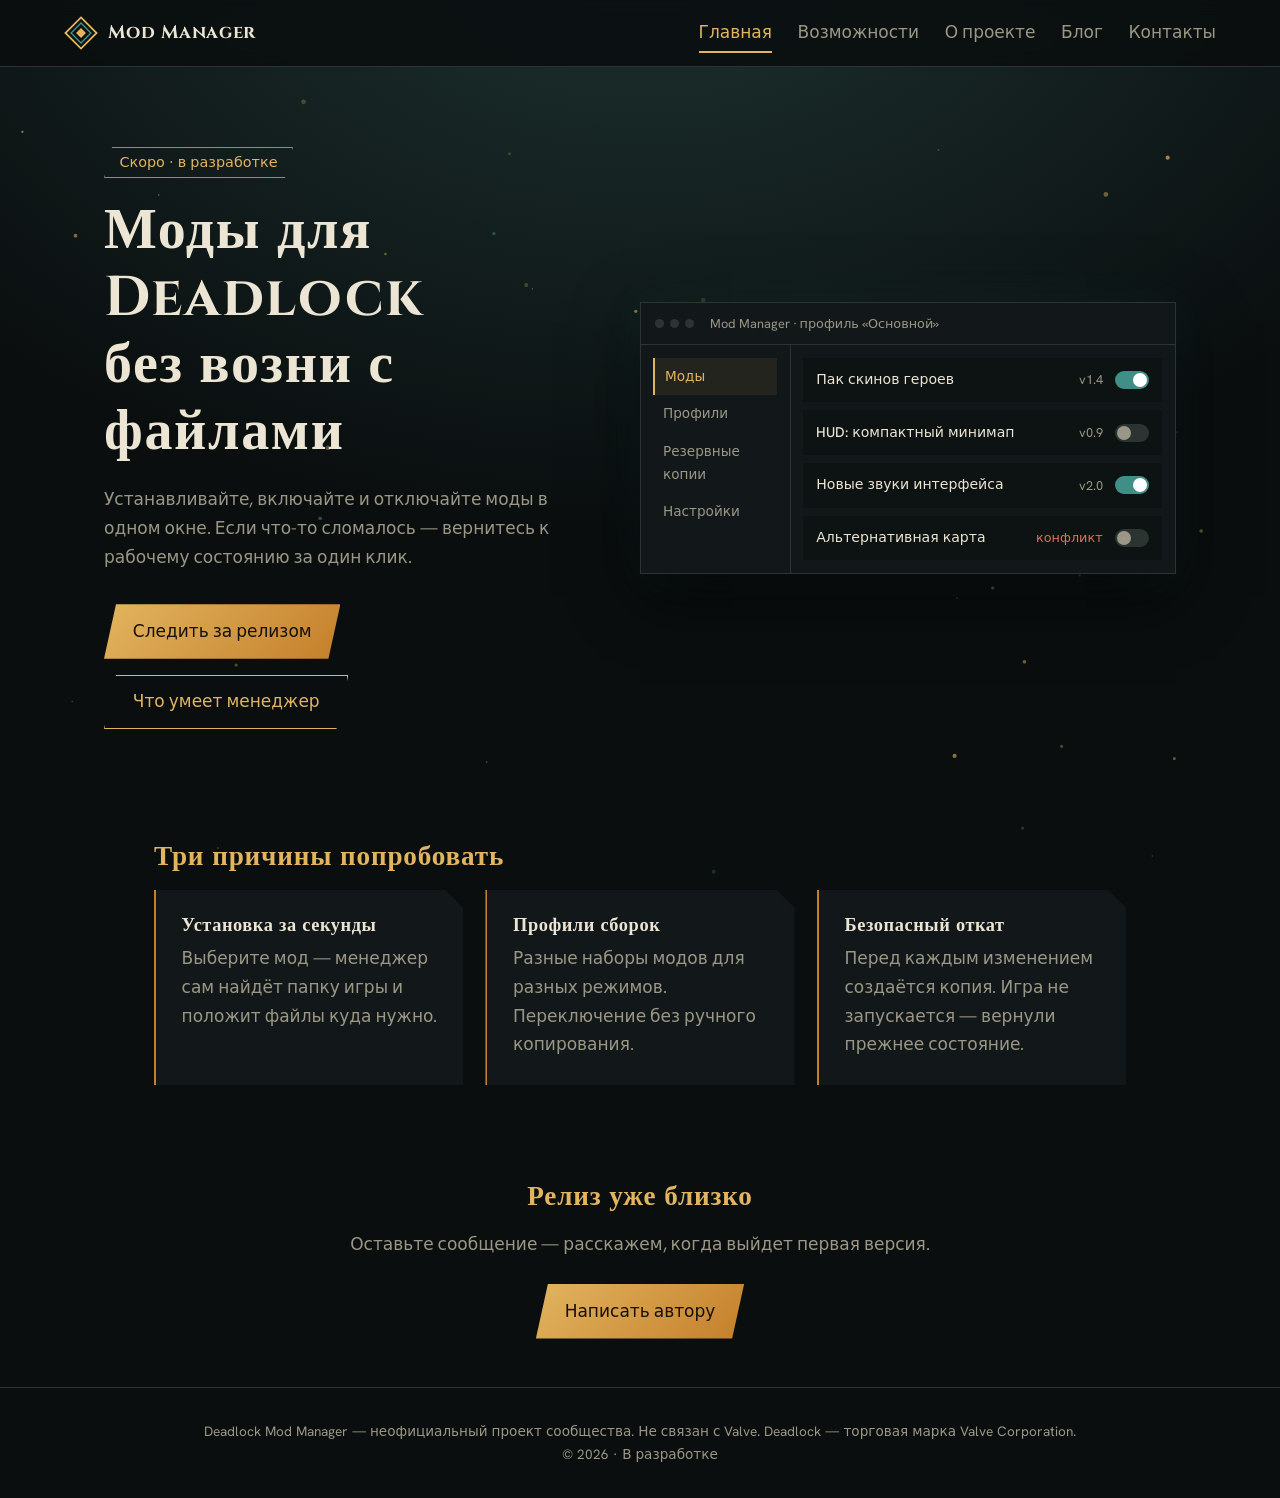
==== index.html @ c064d107 "DeadLock Mod Manager" ====
<!DOCTYPE html>
<html lang="ru"><head><meta charset="utf-8"><meta name="viewport" content="width=device-width,initial-scale=1">
<title>Главная — Deadlock Mod Manager</title><meta name="description" content="Менеджер модов для Deadlock: установка, профили и откат в один клик. Скоро.">
<link rel="icon" href="img/favicon.svg" type="image/svg+xml">
<link rel="preconnect" href="https://fonts.googleapis.com"><link rel="preconnect" href="https://fonts.gstatic.com" crossorigin>
<link href="https://fonts.googleapis.com/css2?family=Cinzel:wght@500;700&family=Hanken+Grotesk:wght@400;500;600&display=swap" rel="stylesheet">
<link rel="stylesheet" href="css/style.css"></head>
<body><canvas id="fx" aria-hidden="true"></canvas>
<header class="top"><a class="brand" href="index.html"><img src="img/logo.svg" alt="" width="34" height="34"><span>Mod Manager</span></a>
<button class="burger" aria-label="Меню" aria-expanded="false"><i></i><i></i></button><nav id="nav"><a href="index.html" aria-current=page>Главная</a><a href="features.html">Возможности</a><a href="about.html">О проекте</a><a href="blog.html">Блог</a><a href="contact.html">Контакты</a></nav></header>
<main>
<section class="hero"><div class="hero-t"><p class="badge">Скоро · в разработке</p>
<h1>Моды для Deadlock<br>без возни с файлами</h1>
<p class="lead">Устанавливайте, включайте и отключайте моды в одном окне. Если что-то сломалось — вернитесь к рабочему состоянию за один клик.</p>
<div class="btns"><a class="btn" href="contact.html">Следить за релизом</a><a class="btn ghost" href="features.html">Что умеет менеджер</a></div></div>
<div class="hero-m"><div class="win" aria-label="Макет интерфейса"><div class="bar"><i></i><i></i><i></i><span>Mod Manager · профиль «Основной»</span></div>
<div class="wbody"><ul class="side"><li class="on">Моды</li><li>Профили</li><li>Резервные копии</li><li>Настройки</li></ul>
<div class="list"><div class="row"><b>Пак скинов героев</b><em>v1.4</em><span class="tg on"></span></div>
<div class="row"><b>HUD: компактный минимап</b><em>v0.9</em><span class="tg"></span></div>
<div class="row"><b>Новые звуки интерфейса</b><em>v2.0</em><span class="tg on"></span></div>
<div class="row warn"><b>Альтернативная карта</b><em>конфликт</em><span class="tg"></span></div></div></div></div></div></section>
<section class="sec"><h2>Три причины попробовать</h2><div class="grid3">
<article class="card"><h3>Установка за секунды</h3><p>Выберите мод — менеджер сам найдёт папку игры и положит файлы куда нужно.</p></article>
<article class="card"><h3>Профили сборок</h3><p>Разные наборы модов для разных режимов. Переключение без ручного копирования.</p></article>
<article class="card"><h3>Безопасный откат</h3><p>Перед каждым изменением создаётся копия. Игра не запускается — вернули прежнее состояние.</p></article></div></section>
<section class="cta"><h2>Релиз уже близко</h2><p>Оставьте сообщение — расскажем, когда выйдет первая версия.</p><a class="btn" href="contact.html">Написать автору</a></section></main>
<footer><p>Deadlock Mod Manager — неофициальный проект сообщества. Не связан с Valve. Deadlock — торговая марка Valve Corporation.</p><p>© 2026 · В разработке</p></footer>
<script src="js/script.js"></script></body></html>
---- css/style.css ----
:root{--bg:#0a0e0f;--panel:#121819;--line:#2b3431;--gold:#e2b45f;--amber:#c47f2a;--teal:#3f8f86;--text:#ece5d3;--mute:#9b9786}
*{box-sizing:border-box;margin:0}html{scroll-behavior:smooth}
body{background:radial-gradient(ellipse 70% 40% at 50% -5%,#1d3330,transparent),var(--bg);color:var(--text);font:17px/1.7 "Hanken Grotesk",system-ui,sans-serif}
#fx{position:fixed;inset:0;width:100%;height:100%;pointer-events:none;z-index:0}
main,header,footer{position:relative;z-index:1}
h1,h2,h3,.brand{font-family:Cinzel,Georgia,serif;font-weight:700;letter-spacing:.03em;line-height:1.2}
h1{font-size:clamp(2rem,5vw,3.5rem)}h2{font-size:1.7rem;margin-bottom:1rem;color:var(--gold)}h3{font-size:1.15rem;margin-bottom:.4rem}
a{color:inherit}:focus-visible{outline:2px solid var(--gold);outline-offset:3px}
.top{position:sticky;top:0;z-index:5;display:flex;align-items:center;justify-content:space-between;padding:.8rem 5vw;background:#0a0e0fd9;backdrop-filter:blur(8px);border-bottom:1px solid var(--line)}
.brand{display:flex;align-items:center;gap:.6rem;text-decoration:none;font-size:1.15rem}
nav{display:flex;gap:1.6rem}nav a{text-decoration:none;color:var(--mute);padding:.3rem 0;border-bottom:2px solid transparent;transition:.25s}
nav a:hover,nav a[aria-current]{color:var(--gold);border-color:var(--gold)}
.burger{display:none;background:none;border:0;width:40px;height:40px;cursor:pointer}.burger i{display:block;height:2px;background:var(--gold);margin:7px 8px;transition:.3s}
.hero{display:grid;grid-template-columns:1fr 1.1fr;gap:3rem;align-items:center;padding:5rem 5vw 4rem;max-width:1200px;margin:auto}
.badge{display:inline-block;color:var(--gold);border:1px solid var(--amber);padding:.15rem .9rem;margin-bottom:1.2rem;font-size:.9rem;clip-path:polygon(8px 0,100% 0,calc(100% - 8px) 100%,0 100%);animation:pulse 3s infinite}
.lead{color:var(--mute);margin:1.2rem 0 2rem;max-width:34rem}
.hero-t>*{opacity:0;transform:translateY(18px);animation:in .8s forwards}.hero-t>:nth-child(2){animation-delay:.15s}.hero-t>:nth-child(3){animation-delay:.3s}.hero-t>:nth-child(4){animation-delay:.45s}
.hero-m{animation:in 1s .5s both,float 6s 1.5s ease-in-out infinite}
@keyframes in{to{opacity:1;transform:none}}@keyframes float{50%{transform:translateY(-10px)}}@keyframes pulse{50%{box-shadow:0 0 18px #c47f2a66}}
.btns{display:flex;gap:1rem;flex-wrap:wrap}
.btn{display:inline-block;background:linear-gradient(135deg,var(--gold),var(--amber));color:#14100a;font:600 1rem inherit;font-family:inherit;padding:.8rem 1.8rem;border:0;text-decoration:none;cursor:pointer;clip-path:polygon(12px 0,100% 0,calc(100% - 12px) 100%,0 100%);transition:.3s}
.btn:hover{filter:brightness(1.12);transform:translateY(-2px)}.btn.ghost{background:none;color:var(--gold);box-shadow:inset 0 0 0 1px var(--gold)}
.win{background:var(--panel);border:1px solid var(--line);box-shadow:0 20px 60px #000a,0 0 40px #3f8f8626}
.bar{display:flex;align-items:center;gap:6px;padding:.6rem .9rem;border-bottom:1px solid var(--line);font-size:.8rem;color:var(--mute)}.bar i{width:9px;height:9px;border-radius:50%;background:var(--line)}.bar span{margin-left:.6rem}
.wbody{display:grid;grid-template-columns:150px 1fr}.side{list-style:none;padding:.8rem;border-right:1px solid var(--line);font-size:.85rem;color:var(--mute)}.side li{padding:.45rem .6rem}.side .on{color:var(--gold);background:#e2b45f14;border-left:2px solid var(--gold)}
.list{padding:.8rem;display:grid;gap:.5rem}.row{display:flex;align-items:center;gap:.8rem;padding:.65rem .8rem;background:#0d1213;font-size:.88rem}.row b{flex:1;font-weight:500}.row em{color:var(--mute);font-style:normal;font-size:.8rem}.row.warn em{color:#e0705a}
.tg{width:34px;height:18px;border-radius:9px;background:var(--line);position:relative;transition:.3s}.tg::after{content:"";position:absolute;top:2px;left:2px;width:14px;height:14px;border-radius:50%;background:var(--mute);transition:.3s}
.tg.on{background:var(--teal)}.tg.on::after{left:18px;background:#fff}
.sec,.page-head,.cta{max-width:1100px;margin:auto;padding:3rem 5vw}.page-head{padding-top:4rem}.page-head p{color:var(--mute);margin-top:.8rem}
.grid3{display:grid;grid-template-columns:repeat(auto-fit,minmax(240px,1fr));gap:1.4rem}.grid2{display:grid;grid-template-columns:repeat(auto-fit,minmax(300px,1fr));gap:1.4rem}
.card{background:var(--panel);padding:1.6rem;border-left:2px solid var(--amber);clip-path:polygon(0 0,calc(100% - 18px) 0,100% 18px,100% 100%,0 100%);transition:.3s}
.card:hover{background:#18201f;transform:translateY(-4px);border-color:var(--gold)}.card p{color:var(--mute)}.card small{color:var(--teal)}
.cta{text-align:center}.cta p{color:var(--mute);margin-bottom:1.6rem}
.two{display:grid;grid-template-columns:repeat(auto-fit,minmax(300px,1fr));gap:3rem}.two p{margin-bottom:1rem;color:var(--mute)}
.ticks{list-style:none;display:grid;gap:.8rem}.ticks li{padding-left:1.6rem;position:relative}.ticks li::before{content:"";position:absolute;left:0;top:.65em;width:8px;height:8px;background:var(--gold);transform:rotate(45deg)}
.note{font-size:.9rem}
.road{list-style:none;display:grid;grid-template-columns:repeat(auto-fit,minmax(180px,1fr));gap:1.4rem}.road li{border-top:3px solid var(--line);padding-top:.8rem;display:grid;color:var(--mute)}.road b{color:var(--text);font-family:Cinzel,serif}
.road .done{border-color:var(--teal)}.road .now{border-color:var(--gold);animation:pulse 3s infinite}.road .now span{color:var(--gold)}
.filters{display:flex;gap:.6rem;margin-bottom:1.6rem}.chip{background:none;color:var(--mute);border:1px solid var(--line);padding:.4rem 1.2rem;cursor:pointer;font:inherit;transition:.25s}.chip.on,.chip:hover{color:var(--gold);border-color:var(--gold)}
.post.hide{display:none}.post{animation:in .5s both}
form{display:grid;gap:1.1rem}label{display:grid;gap:.35rem;font-weight:500}
input,select,textarea{background:#0b1011;color:var(--text);border:1px solid var(--line);padding:.7rem .9rem;font:inherit;transition:.25s}input:focus,select:focus,textarea:focus{outline:0;border-color:var(--gold);box-shadow:0 0 0 3px #e2b45f26}
.err{color:#e0705a;min-height:1em}.ok{color:var(--teal);font-weight:600;animation:in .5s both}
footer{border-top:1px solid var(--line);padding:2rem 5vw;color:var(--mute);font-size:.85rem;text-align:center}
@media(max-width:800px){.hero{grid-template-columns:1fr;padding-top:3rem}.burger{display:block}
nav{position:absolute;top:100%;left:0;right:0;flex-direction:column;gap:0;background:#0a0e0ff2;padding:0 5vw;max-height:0;overflow:hidden;transition:.35s}nav.open{max-height:320px;padding:1rem 5vw}nav a{padding:.7rem 0}.wbody{grid-template-columns:1fr}.side{display:none}}
@media(prefers-reduced-motion:reduce){*{animation:none!important;transition:none!important}.hero-t>*,.hero-m{opacity:1;transform:none}}
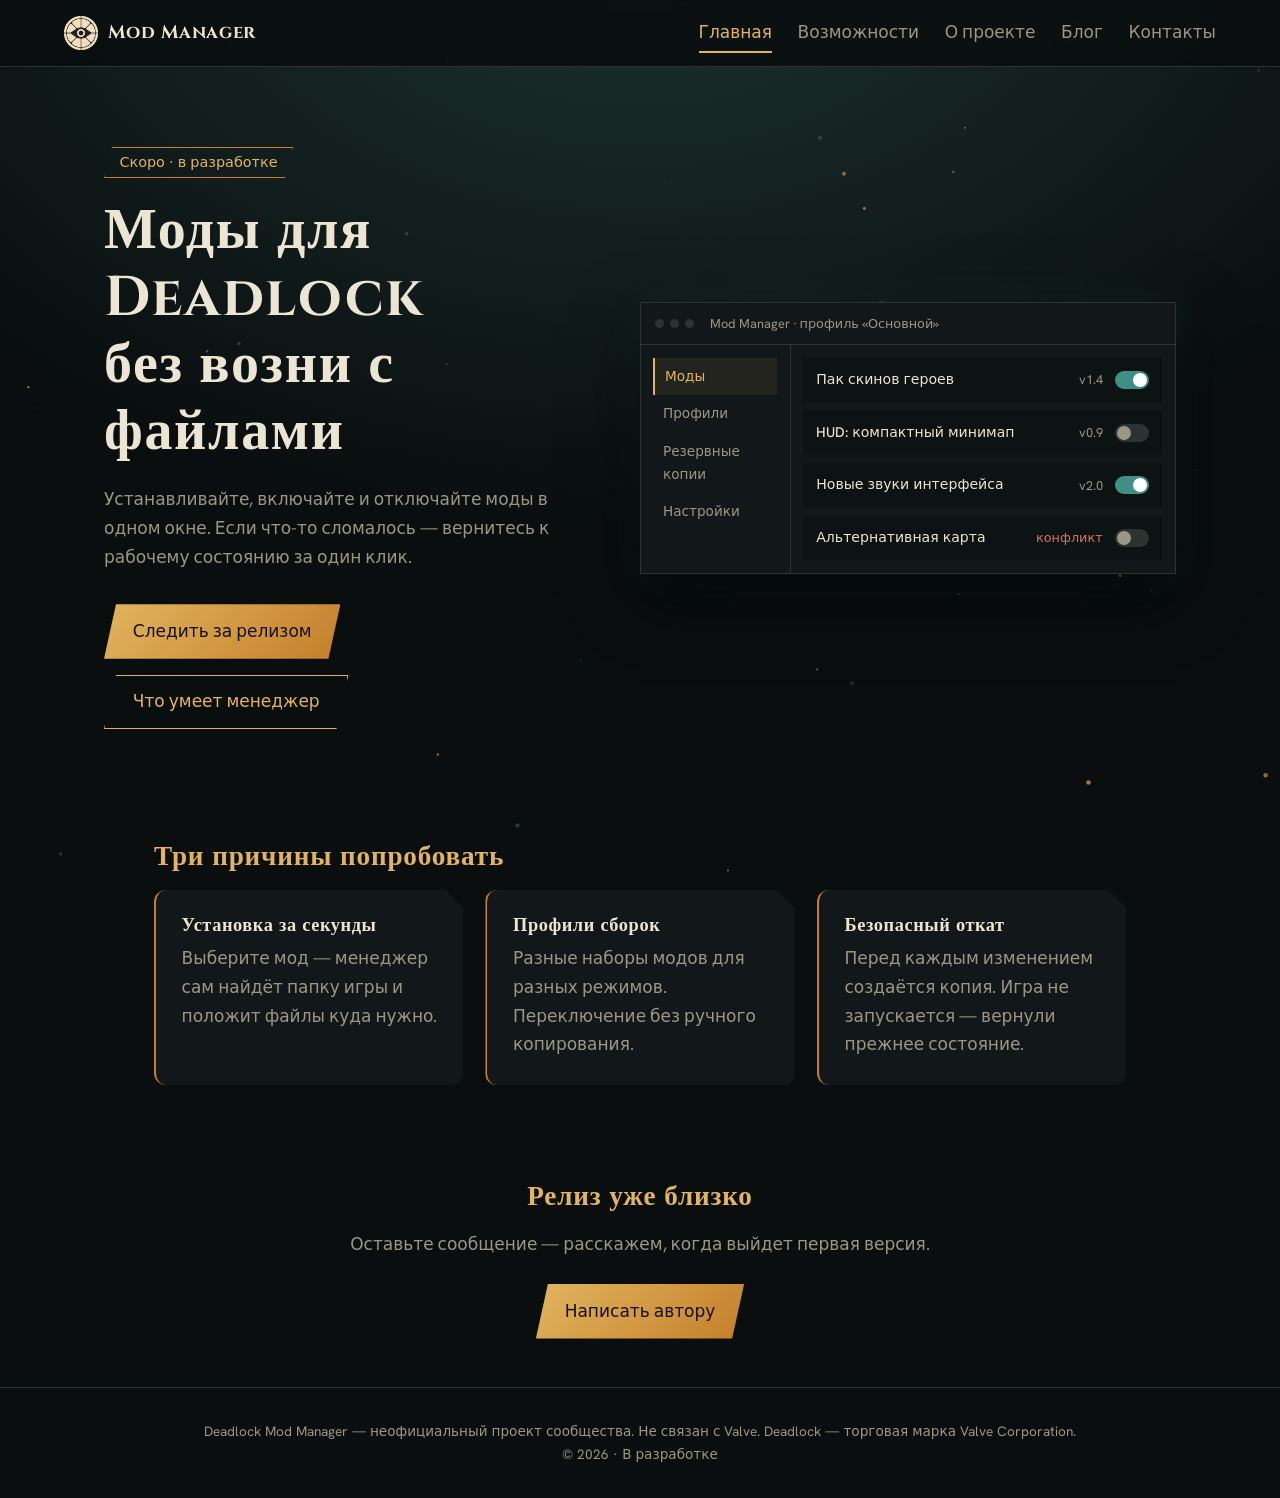
==== commit 50371b76: "new logo" ====
--- a/index.html
+++ b/index.html
@@ -1,12 +1,12 @@
 <!DOCTYPE html>
 <html lang="ru"><head><meta charset="utf-8"><meta name="viewport" content="width=device-width,initial-scale=1">
 <title>Главная — Deadlock Mod Manager</title><meta name="description" content="Менеджер модов для Deadlock: установка, профили и откат в один клик. Скоро.">
-<link rel="icon" href="img/favicon.svg" type="image/svg+xml">
+<link rel="icon" href="img/favicon.png" type="image/png">
 <link rel="preconnect" href="https://fonts.googleapis.com"><link rel="preconnect" href="https://fonts.gstatic.com" crossorigin>
 <link href="https://fonts.googleapis.com/css2?family=Cinzel:wght@500;700&family=Hanken+Grotesk:wght@400;500;600&display=swap" rel="stylesheet">
 <link rel="stylesheet" href="css/style.css"></head>
 <body><canvas id="fx" aria-hidden="true"></canvas>
-<header class="top"><a class="brand" href="index.html"><img src="img/logo.svg" alt="" width="34" height="34"><span>Mod Manager</span></a>
+<header class="top"><a class="brand" href="index.html"><img src="img/logo.png" alt="" width="34" height="34"><span>Mod Manager</span></a>
 <button class="burger" aria-label="Меню" aria-expanded="false"><i></i><i></i></button><nav id="nav"><a href="index.html" aria-current=page>Главная</a><a href="features.html">Возможности</a><a href="about.html">О проекте</a><a href="blog.html">Блог</a><a href="contact.html">Контакты</a></nav></header>
 <main>
 <section class="hero"><div class="hero-t"><p class="badge">Скоро · в разработке</p>
--- a/css/style.css
+++ b/css/style.css
@@ -29,7 +29,7 @@
 .tg.on{background:var(--teal)}.tg.on::after{left:18px;background:#fff}
 .sec,.page-head,.cta{max-width:1100px;margin:auto;padding:3rem 5vw}.page-head{padding-top:4rem}.page-head p{color:var(--mute);margin-top:.8rem}
 .grid3{display:grid;grid-template-columns:repeat(auto-fit,minmax(240px,1fr));gap:1.4rem}.grid2{display:grid;grid-template-columns:repeat(auto-fit,minmax(300px,1fr));gap:1.4rem}
-.card{background:var(--panel);padding:1.6rem;border-left:2px solid var(--amber);clip-path:polygon(0 0,calc(100% - 18px) 0,100% 18px,100% 100%,0 100%);transition:.3s}
+.card{background:var(--panel);padding:1.6rem;border-left:2px solid var(--amber);clip-path:polygon(0 0,calc(100% - 18px) 0,100% 18px,100% 100%,0 100%);transition:.3s; border-radius: 12px}
 .card:hover{background:#18201f;transform:translateY(-4px);border-color:var(--gold)}.card p{color:var(--mute)}.card small{color:var(--teal)}
 .cta{text-align:center}.cta p{color:var(--mute);margin-bottom:1.6rem}
 .two{display:grid;grid-template-columns:repeat(auto-fit,minmax(300px,1fr));gap:3rem}.two p{margin-bottom:1rem;color:var(--mute)}
